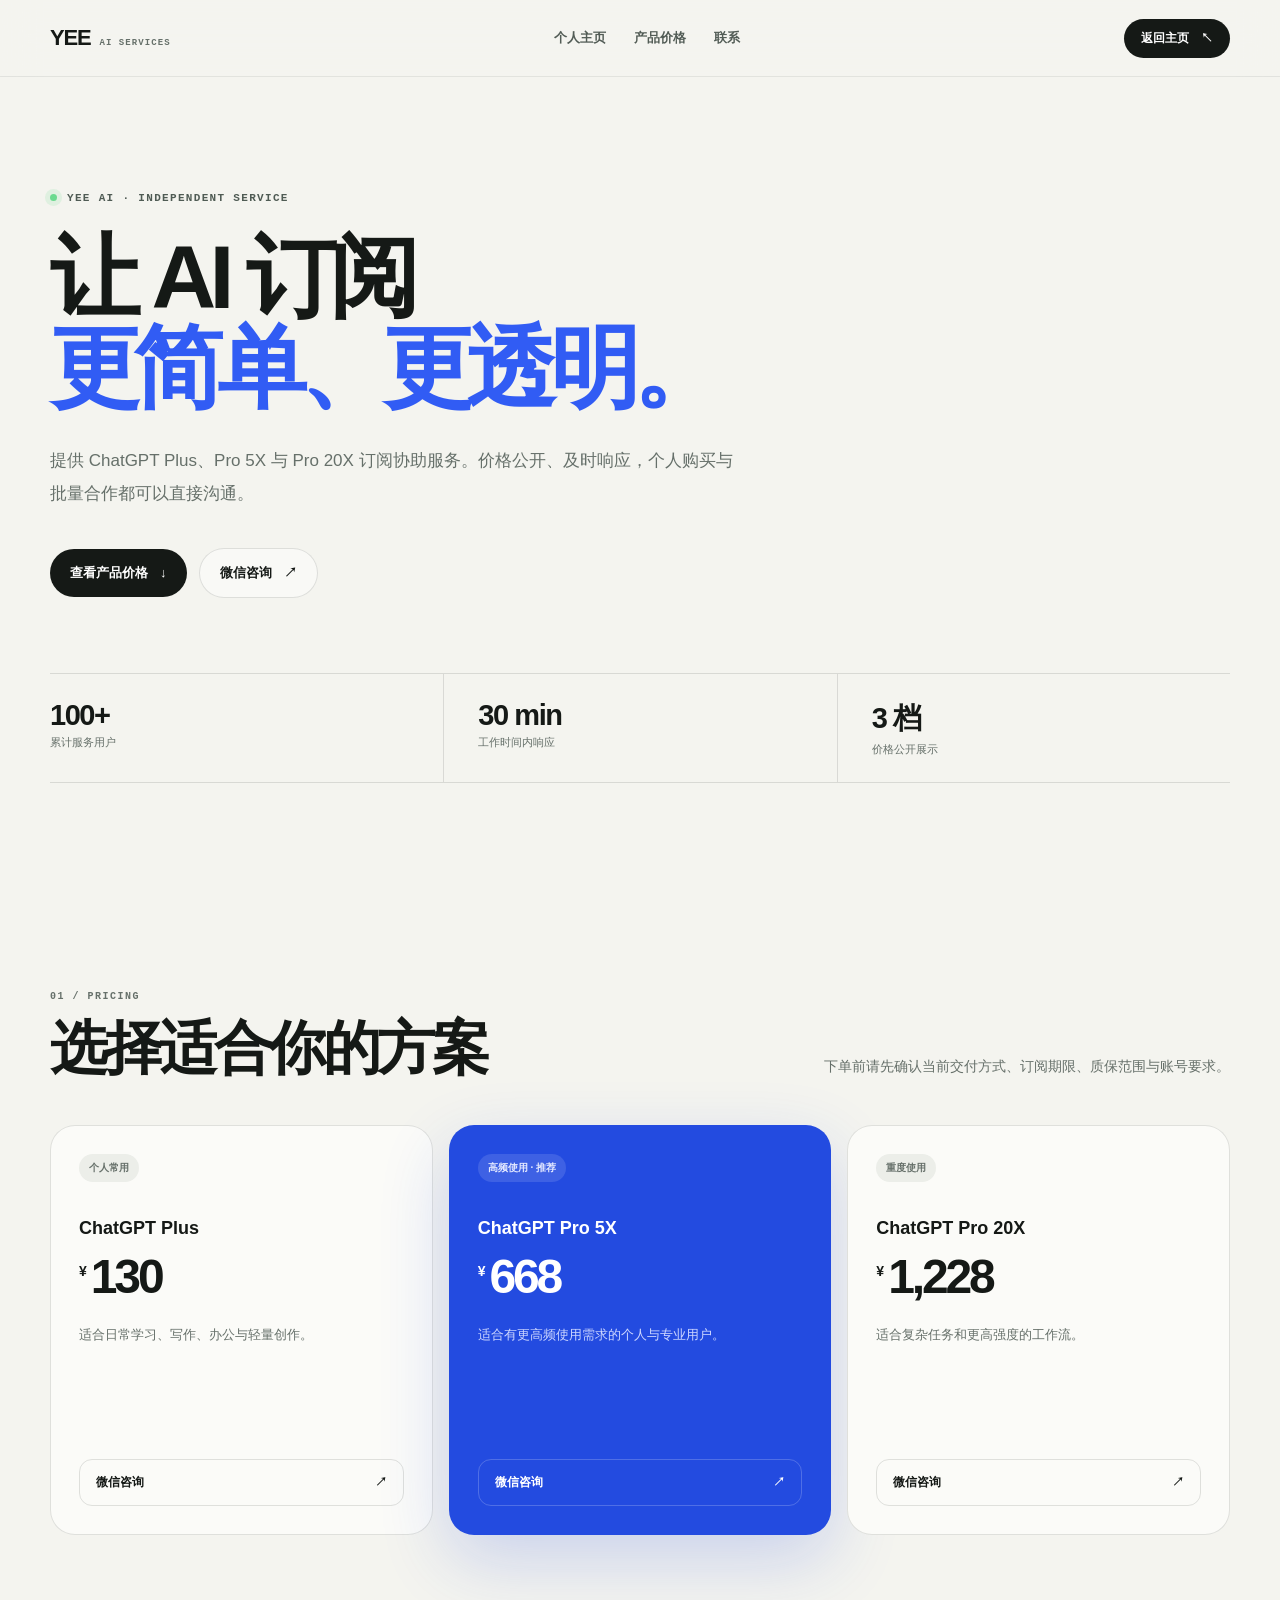
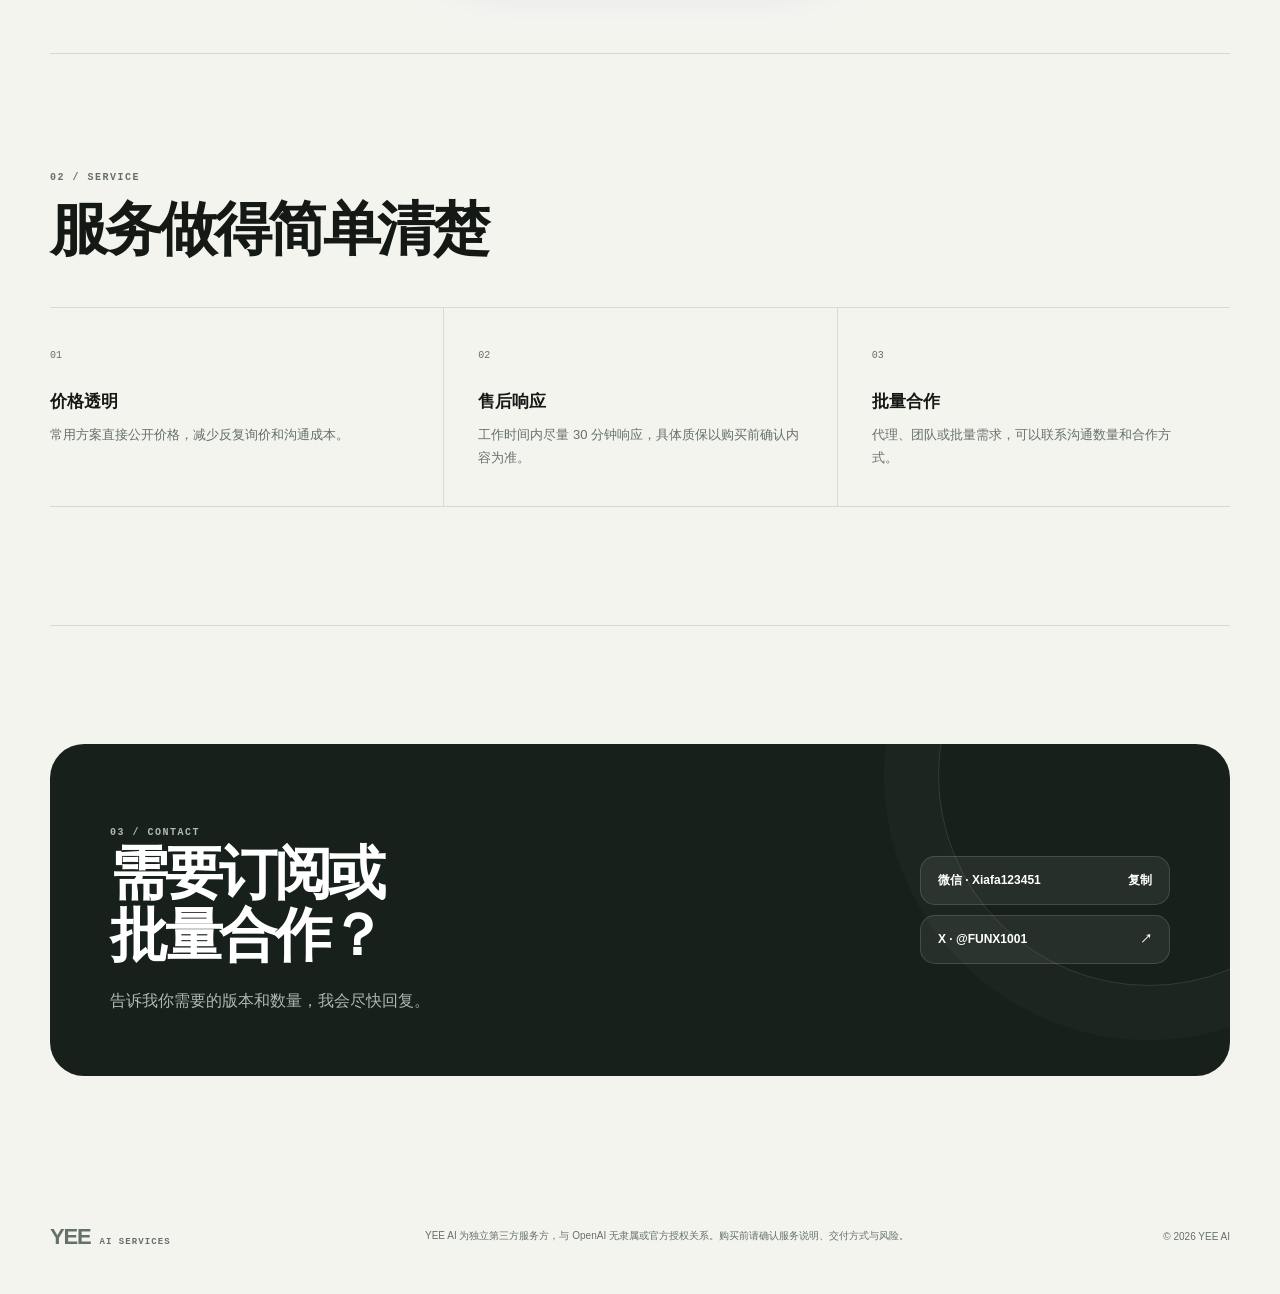
==== ai/index.html @ 8dc48af0 "Build YEE personal hub" ====
<!DOCTYPE html>
<html lang="zh-CN">
<head>
  <meta charset="UTF-8">
  <meta name="viewport" content="width=device-width, initial-scale=1.0">
  <meta name="description" content="YEE AI 提供 ChatGPT Plus、Pro 5X 与 Pro 20X 订阅协助服务，价格公开，售后及时。">
  <meta name="theme-color" content="#f4f4ef">
  <meta property="og:title" content="YEE AI｜AI 产品与服务">
  <meta property="og:description" content="ChatGPT 订阅协助、清晰价格与及时售后。">
  <meta property="og:type" content="website">
  <title>YEE AI｜AI 产品与服务</title>
  <link rel="stylesheet" href="../assets/css/styles.css">
</head>
<body>
  <nav class="site-nav" aria-label="主导航">
    <div class="nav-inner shell">
      <a class="wordmark" href="../">YEE<small>AI Services</small></a>
      <div class="nav-links"><a href="../">个人主页</a><a href="#plans">产品价格</a><a href="#contact">联系</a></div>
      <a class="nav-action" href="../">返回主页 <span>↖</span></a>
    </div>
  </nav>

  <main>
    <section class="page-hero ai shell">
      <p class="kicker reveal">YEE AI · Independent Service</p>
      <h1 class="reveal">让 AI 订阅<br><em>更简单、更透明。</em></h1>
      <p class="page-hero-copy reveal">提供 ChatGPT Plus、Pro 5X 与 Pro 20X 订阅协助服务。价格公开、及时响应，个人购买与批量合作都可以直接沟通。</p>
      <div class="hero-actions reveal">
        <a class="button-primary" href="#plans">查看产品价格 <span>↓</span></a>
        <button class="button-secondary copy-wechat" type="button">微信咨询 <span>↗</span></button>
      </div>
      <div class="page-summary reveal" aria-label="服务数据">
        <article><strong>100+</strong><span>累计服务用户</span></article>
        <article><strong>30 min</strong><span>工作时间内响应</span></article>
        <article><strong>3 档</strong><span>价格公开展示</span></article>
      </div>
    </section>

    <section class="section shell" id="plans">
      <div class="section-head reveal">
        <div><p class="section-index">01 / PRICING</p><h2>选择适合你的方案</h2></div>
        <p>下单前请先确认当前交付方式、订阅期限、质保范围与账号要求。</p>
      </div>
      <div class="plan-grid">
        <article class="plan-card reveal">
          <span class="plan-label">个人常用</span>
          <h3>ChatGPT Plus</h3>
          <div class="price"><small>¥</small>130</div>
          <p>适合日常学习、写作、办公与轻量创作。</p>
          <button class="copy-wechat" type="button">微信咨询 <span>↗</span></button>
        </article>
        <article class="plan-card featured reveal">
          <span class="plan-label">高频使用 · 推荐</span>
          <h3>ChatGPT Pro 5X</h3>
          <div class="price"><small>¥</small>668</div>
          <p>适合有更高频使用需求的个人与专业用户。</p>
          <button class="copy-wechat" type="button">微信咨询 <span>↗</span></button>
        </article>
        <article class="plan-card reveal">
          <span class="plan-label">重度使用</span>
          <h3>ChatGPT Pro 20X</h3>
          <div class="price"><small>¥</small>1,228</div>
          <p>适合复杂任务和更高强度的工作流。</p>
          <button class="copy-wechat" type="button">微信咨询 <span>↗</span></button>
        </article>
      </div>
    </section>

    <section class="section shell">
      <div class="section-head reveal"><div><p class="section-index">02 / SERVICE</p><h2>服务做得简单清楚</h2></div></div>
      <div class="feature-list reveal">
        <article><span>01</span><h3>价格透明</h3><p>常用方案直接公开价格，减少反复询价和沟通成本。</p></article>
        <article><span>02</span><h3>售后响应</h3><p>工作时间内尽量 30 分钟响应，具体质保以购买前确认内容为准。</p></article>
        <article><span>03</span><h3>批量合作</h3><p>代理、团队或批量需求，可以联系沟通数量和合作方式。</p></article>
      </div>
    </section>

    <section class="section shell" id="contact">
      <div class="contact-panel reveal">
        <div><p class="section-index">03 / CONTACT</p><h2>需要订阅或<br>批量合作？</h2><p>告诉我你需要的版本和数量，我会尽快回复。</p></div>
        <div class="contact-buttons">
          <button class="copy-wechat" type="button"><span>微信 · Xiafa123451</span><span>复制</span></button>
          <a href="https://x.com/FUNX1001" target="_blank" rel="noopener noreferrer"><span>X · @FUNX1001</span><span>↗</span></a>
        </div>
      </div>
    </section>
  </main>

  <footer class="site-footer shell">
    <a class="wordmark" href="../">YEE<small>AI Services</small></a>
    <p>YEE AI 为独立第三方服务方，与 OpenAI 无隶属或官方授权关系。购买前请确认服务说明、交付方式与风险。</p>
    <span>© 2026 YEE AI</span>
  </footer>
  <div class="toast" id="toast" role="status" aria-live="polite"></div>
  <script src="../assets/js/main.js"></script>
</body>
</html>
---- assets/css/styles.css ----
:root {
  --paper: #f4f4ef;
  --surface: #fbfbf8;
  --ink: #151916;
  --muted: #66706a;
  --line: rgba(21, 25, 22, 0.12);
  --blue: #315cf4;
  --blue-soft: #e9eeff;
  --green: #1f7558;
  --green-soft: #e6f2eb;
  --dark: #17201b;
  --radius: 28px;
  --shadow: 0 24px 80px rgba(31, 42, 35, 0.08);
}

* { box-sizing: border-box; }

html { scroll-behavior: smooth; }

body {
  margin: 0;
  color: var(--ink);
  background: var(--paper);
  font-family: Inter, ui-sans-serif, -apple-system, BlinkMacSystemFont, "Segoe UI", "PingFang SC", "Microsoft YaHei", sans-serif;
  -webkit-font-smoothing: antialiased;
}

body::before {
  content: "";
  position: fixed;
  inset: 0;
  z-index: -1;
  pointer-events: none;
  opacity: .32;
  background-image: radial-gradient(rgba(21, 25, 22, .13) .55px, transparent .55px);
  background-size: 8px 8px;
}

a { color: inherit; text-decoration: none; }
button { color: inherit; font: inherit; }
img { max-width: 100%; }

.shell {
  width: min(1180px, calc(100% - 44px));
  margin-inline: auto;
}

.site-nav {
  position: sticky;
  top: 0;
  z-index: 30;
  border-bottom: 1px solid rgba(21, 25, 22, .08);
  background: rgba(244, 244, 239, .82);
  backdrop-filter: blur(18px);
  -webkit-backdrop-filter: blur(18px);
}

.nav-inner {
  min-height: 76px;
  display: flex;
  align-items: center;
  justify-content: space-between;
  gap: 28px;
}

.wordmark {
  display: inline-flex;
  align-items: baseline;
  gap: 9px;
  font-size: 22px;
  font-weight: 840;
  letter-spacing: -.055em;
}

.wordmark small {
  color: var(--muted);
  font-family: ui-monospace, SFMono-Regular, Menlo, monospace;
  font-size: 9px;
  font-weight: 650;
  letter-spacing: .12em;
  text-transform: uppercase;
}

.nav-links {
  display: flex;
  align-items: center;
  gap: 28px;
  color: #525c56;
  font-size: 13px;
  font-weight: 620;
}

.nav-links a { transition: color .2s ease; }
.nav-links a:hover { color: var(--ink); }

.nav-action,
.button-primary,
.button-secondary {
  display: inline-flex;
  align-items: center;
  justify-content: center;
  gap: 12px;
  border: 0;
  border-radius: 999px;
  cursor: pointer;
  font-weight: 700;
}

.nav-action {
  padding: 11px 17px;
  color: #fff;
  background: var(--ink);
  font-size: 12px;
}

.hero {
  min-height: calc(100vh - 76px);
  display: grid;
  grid-template-columns: minmax(0, 1.55fr) minmax(280px, .65fr);
  align-items: center;
  gap: 80px;
  padding-block: 100px 68px;
}

.kicker {
  display: inline-flex;
  align-items: center;
  gap: 10px;
  margin: 0 0 28px;
  color: #4f5b54;
  font-family: ui-monospace, SFMono-Regular, Menlo, monospace;
  font-size: 11px;
  font-weight: 700;
  letter-spacing: .12em;
  text-transform: uppercase;
}

.kicker::before {
  content: "";
  width: 7px;
  height: 7px;
  border-radius: 50%;
  background: #6bda8f;
  box-shadow: 0 0 0 5px rgba(107, 218, 143, .15);
}

.hero h1,
.page-hero h1 {
  margin: 0;
  max-width: 880px;
  font-size: clamp(52px, 7vw, 92px);
  font-weight: 690;
  line-height: 1.02;
  letter-spacing: -.075em;
}

.hero h1 em { color: var(--blue); font-style: normal; }

.hero-copy,
.page-hero-copy {
  max-width: 690px;
  margin: 31px 0 0;
  color: var(--muted);
  font-size: 17px;
  line-height: 1.9;
}

.hero-actions {
  display: flex;
  align-items: center;
  gap: 12px;
  margin-top: 38px;
}

.button-primary,
.button-secondary { padding: 15px 20px; font-size: 13px; }
.button-primary { color: #fff; background: var(--ink); }
.button-primary:hover { background: #000; }
.button-secondary { border: 1px solid var(--line); background: rgba(255, 255, 255, .46); }

.now-card {
  position: relative;
  overflow: hidden;
  border: 1px solid var(--line);
  border-radius: var(--radius);
  padding: 30px;
  background: rgba(251, 251, 248, .72);
  box-shadow: var(--shadow);
}

.now-card::after {
  content: "";
  position: absolute;
  right: -70px;
  top: -70px;
  width: 180px;
  height: 180px;
  border-radius: 50%;
  background: var(--blue-soft);
}

.now-top {
  position: relative;
  z-index: 1;
  display: flex;
  align-items: center;
  justify-content: space-between;
  padding-bottom: 24px;
  border-bottom: 1px solid var(--line);
}

.now-top span:first-child {
  font-family: ui-monospace, SFMono-Regular, Menlo, monospace;
  font-size: 11px;
  font-weight: 750;
  letter-spacing: .16em;
}

.now-top span:last-child { color: var(--muted); font-size: 11px; }
.now-list { display: grid; gap: 0; margin-top: 4px; }
.now-item { display: grid; grid-template-columns: 30px 1fr; gap: 13px; padding: 21px 0; }
.now-item + .now-item { border-top: 1px solid var(--line); }
.now-item > span { color: var(--muted); font-family: ui-monospace, SFMono-Regular, Menlo, monospace; font-size: 10px; }
.now-item strong { display: block; margin-bottom: 6px; font-size: 14px; }
.now-item p { margin: 0; color: var(--muted); font-size: 12px; line-height: 1.65; }

.section { padding-block: 118px; }
.section + .section { border-top: 1px solid var(--line); }

.section-head {
  display: flex;
  align-items: end;
  justify-content: space-between;
  gap: 60px;
  margin-bottom: 46px;
}

.section-index {
  margin: 0 0 15px;
  color: var(--muted);
  font-family: ui-monospace, SFMono-Regular, Menlo, monospace;
  font-size: 10px;
  font-weight: 700;
  letter-spacing: .15em;
}

.section-head h2,
.split-copy h2,
.contact-panel h2 {
  margin: 0;
  font-size: clamp(36px, 5vw, 58px);
  line-height: 1.08;
  letter-spacing: -.06em;
}

.section-head > p { max-width: 420px; margin: 0; color: var(--muted); font-size: 14px; line-height: 1.8; }

.focus-grid { display: grid; grid-template-columns: 1fr 1fr; gap: 18px; }

.focus-card {
  position: relative;
  overflow: hidden;
  min-height: 510px;
  display: flex;
  flex-direction: column;
  border: 1px solid var(--line);
  border-radius: 34px;
  padding: 38px;
  background: var(--surface);
  transition: transform .3s ease, box-shadow .3s ease;
}

.focus-card:hover { transform: translateY(-6px); box-shadow: var(--shadow); }
.focus-card.blue { color: #fff; border-color: transparent; background: #234be0; }
.focus-meta { display: flex; align-items: center; justify-content: space-between; font-family: ui-monospace, SFMono-Regular, Menlo, monospace; font-size: 10px; letter-spacing: .12em; text-transform: uppercase; }
.focus-card.blue .focus-meta { color: #d8e0ff; }
.focus-visual { position: relative; flex: 1; min-height: 190px; }

.orbit,
.coin-stack { position: absolute; inset: 50% auto auto 50%; transform: translate(-50%, -50%); }
.orbit { width: 180px; height: 180px; border: 1px solid rgba(255,255,255,.42); border-radius: 50%; }
.orbit::before, .orbit::after { content: ""; position: absolute; border-radius: 50%; }
.orbit::before { inset: 34px; border: 1px solid rgba(255,255,255,.32); }
.orbit::after { width: 20px; height: 20px; right: 7px; top: 30px; background: #b9ffdf; box-shadow: -118px 86px 0 #fff; }
.orbit span { position: absolute; left: 50%; top: 50%; transform: translate(-50%, -50%); font-size: 28px; font-weight: 780; }

.coin-stack { width: 190px; height: 160px; }
.coin-stack i { position: absolute; width: 128px; height: 128px; border: 1px solid #8ab7a3; border-radius: 50%; background: rgba(230, 242, 235, .72); }
.coin-stack i:nth-child(1) { left: 0; bottom: 0; }
.coin-stack i:nth-child(2) { right: 0; top: 0; background: rgba(255,255,255,.78); }
.coin-stack::after { content: "$"; position: absolute; left: 50%; top: 50%; transform: translate(-50%, -50%); width: 60px; height: 60px; display: grid; place-items: center; border-radius: 50%; color: #fff; background: var(--green); font-size: 24px; font-weight: 780; }

.focus-card h3 { margin: 0; max-width: 420px; font-size: clamp(32px, 4vw, 48px); line-height: 1.04; letter-spacing: -.055em; }
.focus-card > p { max-width: 440px; margin: 18px 0 0; color: var(--muted); font-size: 14px; line-height: 1.75; }
.focus-card.blue > p { color: #cdd7ff; }
.card-link { display: inline-flex; align-items: center; gap: 12px; margin-top: 28px; font-size: 13px; font-weight: 750; }
.card-link span { transition: transform .2s ease; }
.focus-card:hover .card-link span { transform: translateX(5px); }

.about-grid { display: grid; grid-template-columns: .85fr 1.15fr; gap: 100px; }
.split-copy p { max-width: 480px; margin: 27px 0 0; color: var(--muted); font-size: 15px; line-height: 1.9; }
.timeline { border-top: 1px solid var(--line); }
.timeline article { display: grid; grid-template-columns: 105px 1fr; gap: 25px; padding: 27px 0; border-bottom: 1px solid var(--line); }
.timeline time { color: var(--muted); font-family: ui-monospace, SFMono-Regular, Menlo, monospace; font-size: 10px; }
.timeline h3 { margin: 0 0 8px; font-size: 16px; }
.timeline p { margin: 0; color: var(--muted); font-size: 13px; line-height: 1.75; }

.contact-panel {
  position: relative;
  overflow: hidden;
  display: grid;
  grid-template-columns: 1fr auto;
  align-items: center;
  gap: 60px;
  border-radius: 34px;
  padding: 60px;
  color: #fff;
  background: var(--dark);
}

.contact-panel::after { content: ""; position: absolute; right: -130px; top: -180px; width: 420px; height: 420px; border: 1px solid rgba(255,255,255,.12); border-radius: 50%; box-shadow: 0 0 0 54px rgba(255,255,255,.025); }
.contact-panel p { max-width: 580px; margin: 20px 0 0; color: #aeb9b2; line-height: 1.8; }
.contact-buttons { position: relative; z-index: 2; display: grid; gap: 10px; min-width: 250px; }
.contact-buttons a, .contact-buttons button { display: flex; align-items: center; justify-content: space-between; gap: 20px; border: 1px solid rgba(255,255,255,.14); border-radius: 15px; padding: 15px 17px; color: #fff; background: rgba(255,255,255,.07); cursor: pointer; font-size: 12px; font-weight: 700; }

.site-footer { display: flex; align-items: center; justify-content: space-between; gap: 30px; padding-block: 30px 44px; color: var(--muted); font-size: 10px; }
.site-footer p { max-width: 720px; margin: 0; line-height: 1.65; }

/* Inner pages */
.page-hero { padding-block: 110px 90px; }
.page-hero h1 { max-width: 950px; }
.page-hero.ai h1 em { color: var(--blue); font-style: normal; }
.page-hero.stable h1 em { color: var(--green); font-style: normal; }
.page-summary {
  display: grid;
  grid-template-columns: repeat(3, 1fr);
  margin-top: 75px;
  border-top: 1px solid var(--line);
  border-bottom: 1px solid var(--line);
}
.page-summary article { padding: 25px 0; }
.page-summary article + article { padding-left: 34px; border-left: 1px solid var(--line); }
.page-summary strong { display: block; font-size: 29px; letter-spacing: -.05em; }
.page-summary span { color: var(--muted); font-size: 11px; }

.plan-grid { display: grid; grid-template-columns: repeat(3, 1fr); gap: 16px; }
.plan-card { min-height: 410px; display: flex; flex-direction: column; border: 1px solid var(--line); border-radius: 25px; padding: 28px; background: var(--surface); }
.plan-card.featured { color: #fff; border-color: transparent; background: #234be0; box-shadow: 0 25px 70px rgba(35, 75, 224, .2); }
.plan-label { align-self: flex-start; border-radius: 999px; padding: 7px 10px; color: var(--muted); background: #eceee9; font-size: 10px; font-weight: 750; }
.featured .plan-label { color: #e5eaff; background: rgba(255,255,255,.12); }
.plan-card h3 { margin: 36px 0 10px; font-size: 18px; }
.price { margin: 0 0 20px; font-size: 48px; font-weight: 730; letter-spacing: -.065em; }
.price small { position: relative; top: -17px; margin-right: 4px; font-size: 14px; letter-spacing: 0; }
.plan-card p { margin: 0; color: var(--muted); font-size: 13px; line-height: 1.75; }
.featured p { color: #ced7ff; }
.plan-card button { width: 100%; display: flex; align-items: center; justify-content: space-between; margin-top: auto; border: 1px solid var(--line); border-radius: 13px; padding: 14px 16px; background: transparent; cursor: pointer; font-size: 12px; font-weight: 750; }
.featured button { color: #fff; border-color: rgba(255,255,255,.2); }

.feature-list { display: grid; grid-template-columns: repeat(3, 1fr); border-top: 1px solid var(--line); border-bottom: 1px solid var(--line); }
.feature-list article { padding: 36px 34px 36px 0; }
.feature-list article + article { padding-left: 34px; border-left: 1px solid var(--line); }
.feature-list span { color: var(--muted); font-family: ui-monospace, SFMono-Regular, Menlo, monospace; font-size: 10px; }
.feature-list h3 { margin: 28px 0 11px; font-size: 17px; }
.feature-list p { margin: 0; color: var(--muted); font-size: 13px; line-height: 1.75; }

.yield-card { display: grid; grid-template-columns: .8fr 1.2fr; gap: 70px; border: 1px solid rgba(31,117,88,.18); border-radius: 32px; padding: 48px; background: var(--green-soft); }
.yield-number { align-self: center; }
.yield-number strong { display: block; color: var(--green); font-size: clamp(64px, 9vw, 112px); font-weight: 690; line-height: .95; letter-spacing: -.08em; }
.yield-number span { display: block; margin-top: 16px; color: #456457; font-size: 11px; }
.yield-copy h2 { margin: 0; font-size: 36px; letter-spacing: -.05em; }
.yield-copy p { margin: 20px 0 0; color: #4f665b; font-size: 14px; line-height: 1.9; }
.risk-note { margin-top: 25px; border-top: 1px solid rgba(31,117,88,.2); padding-top: 20px; font-size: 12px !important; }

.topic-grid { display: grid; grid-template-columns: repeat(2, 1fr); gap: 14px; }
.topic-card { border: 1px solid var(--line); border-radius: 22px; padding: 28px; background: rgba(251,251,248,.62); }
.topic-card span { color: var(--green); font-family: ui-monospace, SFMono-Regular, Menlo, monospace; font-size: 10px; }
.topic-card h3 { margin: 30px 0 10px; font-size: 20px; letter-spacing: -.03em; }
.topic-card p { margin: 0; color: var(--muted); font-size: 13px; line-height: 1.75; }

.disclaimer { border-left: 3px solid var(--green); padding: 4px 0 4px 22px; color: var(--muted); font-size: 12px; line-height: 1.85; }

.toast { position: fixed; left: 50%; bottom: 25px; z-index: 100; transform: translate(-50%, 18px); border-radius: 999px; padding: 11px 17px; color: #fff; background: #111; box-shadow: 0 12px 40px rgba(0,0,0,.22); opacity: 0; pointer-events: none; transition: opacity .2s ease, transform .2s ease; font-size: 12px; }
.toast.show { opacity: 1; transform: translate(-50%, 0); }

.reveal { opacity: 0; transform: translateY(18px); transition: opacity .65s ease, transform .65s ease; }
.reveal.visible { opacity: 1; transform: none; }

.not-found { min-height: 100vh; display: grid; place-items: center; padding: 30px; text-align: center; }
.not-found strong { display: block; color: var(--blue); font-size: clamp(90px, 20vw, 200px); line-height: .8; letter-spacing: -.1em; }
.not-found h1 { margin: 32px 0 12px; font-size: 32px; }
.not-found p { margin: 0 0 28px; color: var(--muted); }

@media (max-width: 900px) {
  .hero { grid-template-columns: 1fr; gap: 50px; padding-top: 80px; }
  .now-card { max-width: 560px; }
  .focus-grid, .about-grid, .yield-card { grid-template-columns: 1fr; }
  .about-grid { gap: 55px; }
  .contact-panel { grid-template-columns: 1fr; }
  .contact-buttons { max-width: 370px; }
  .plan-grid { grid-template-columns: 1fr; }
  .plan-card { min-height: 340px; }
}

@media (max-width: 680px) {
  .shell { width: min(100% - 28px, 1180px); }
  .nav-inner { min-height: 66px; }
  .wordmark small { display: none; }
  .nav-links { display: none; }
  .hero { min-height: auto; padding-block: 75px 56px; }
  .hero h1, .page-hero h1 { font-size: clamp(46px, 14vw, 66px); }
  .hero-copy, .page-hero-copy { font-size: 15px; }
  .hero-actions { align-items: stretch; flex-direction: column; max-width: 290px; }
  .section { padding-block: 82px; }
  .section-head { display: block; margin-bottom: 30px; }
  .section-head > p { margin-top: 18px; }
  .focus-card { min-height: 450px; padding: 28px; }
  .contact-panel { padding: 36px 25px; }
  .site-footer { align-items: flex-start; flex-direction: column; }
  .page-hero { padding-block: 75px 65px; }
  .page-summary { grid-template-columns: 1fr; margin-top: 55px; }
  .page-summary article { padding: 18px 0; }
  .page-summary article + article { padding-left: 0; border-top: 1px solid var(--line); border-left: 0; }
  .feature-list { grid-template-columns: 1fr; }
  .feature-list article { padding: 27px 0; }
  .feature-list article + article { padding-left: 0; border-top: 1px solid var(--line); border-left: 0; }
  .yield-card { gap: 40px; padding: 30px 24px; }
  .topic-grid { grid-template-columns: 1fr; }
  .timeline article { grid-template-columns: 72px 1fr; }
}

@media (prefers-reduced-motion: reduce) {
  html { scroll-behavior: auto; }
  .reveal { opacity: 1; transform: none; transition: none; }
  .focus-card, .card-link span { transition: none; }
}
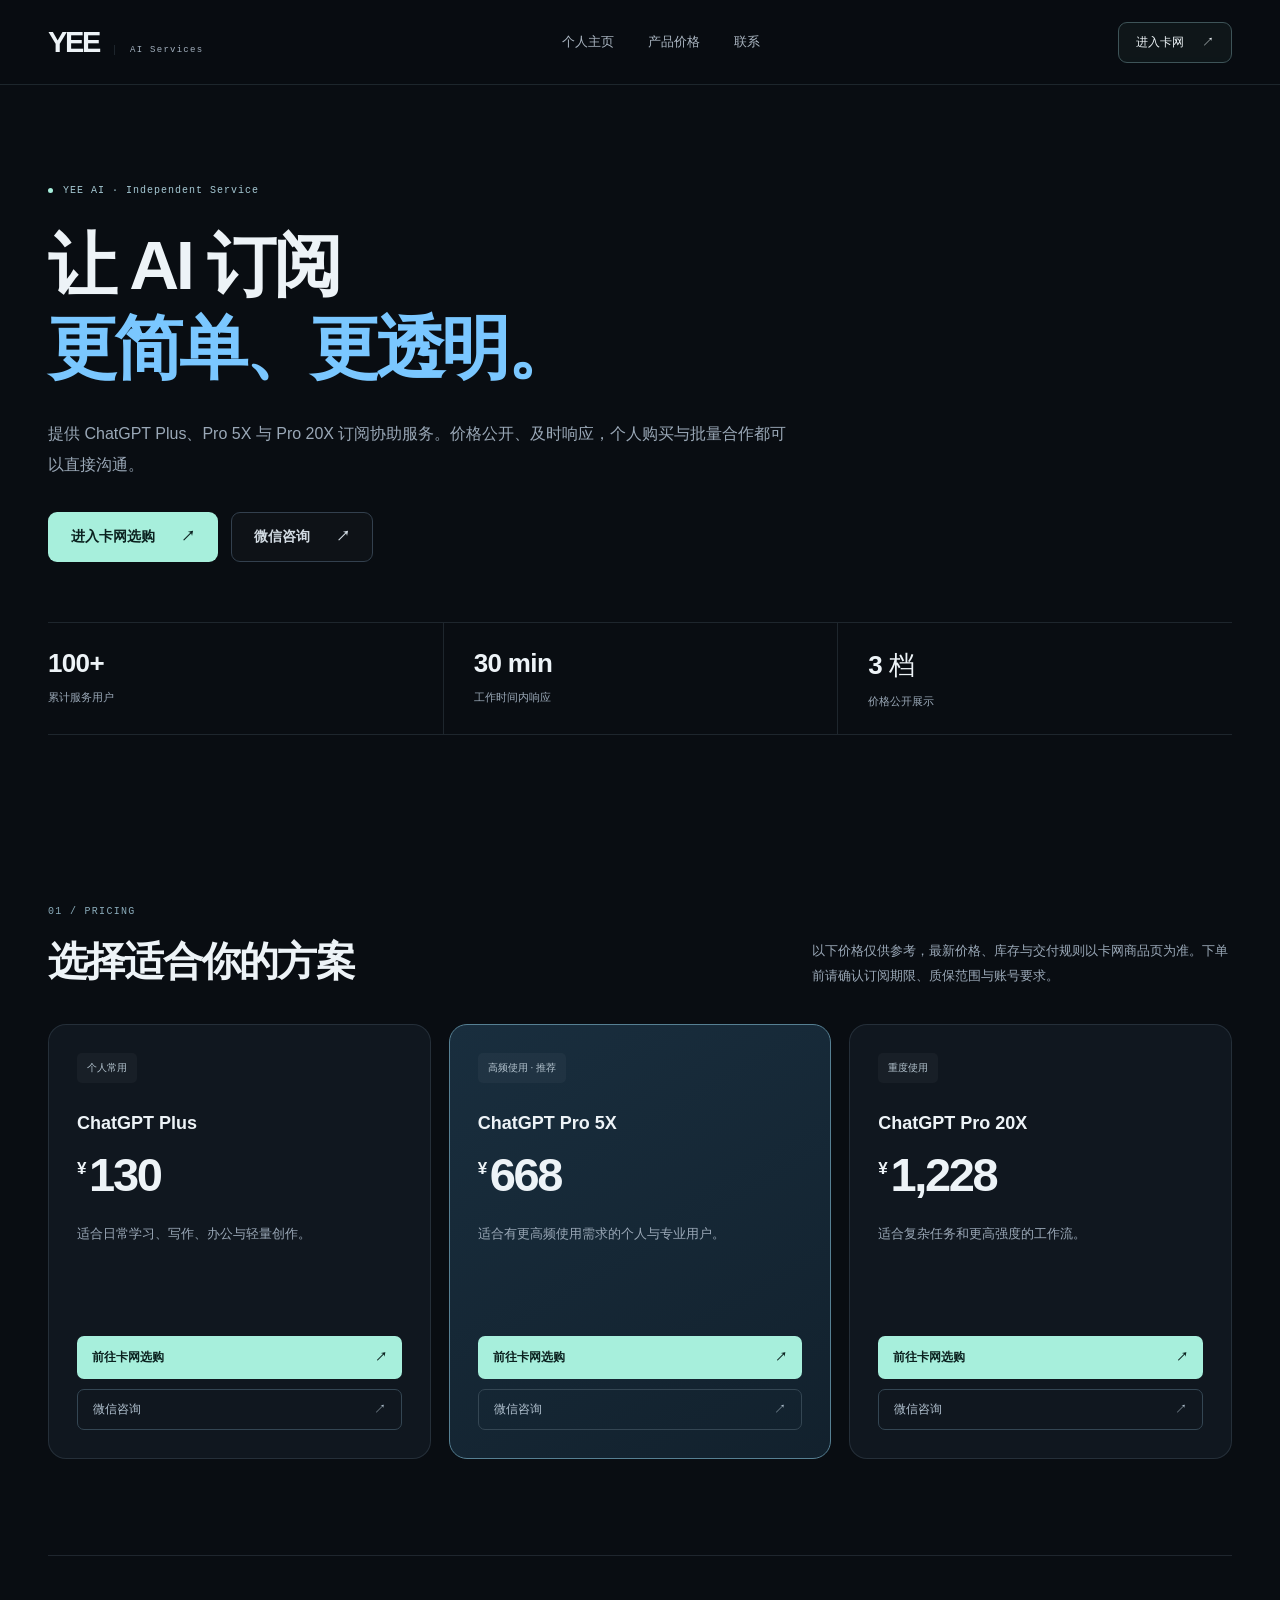
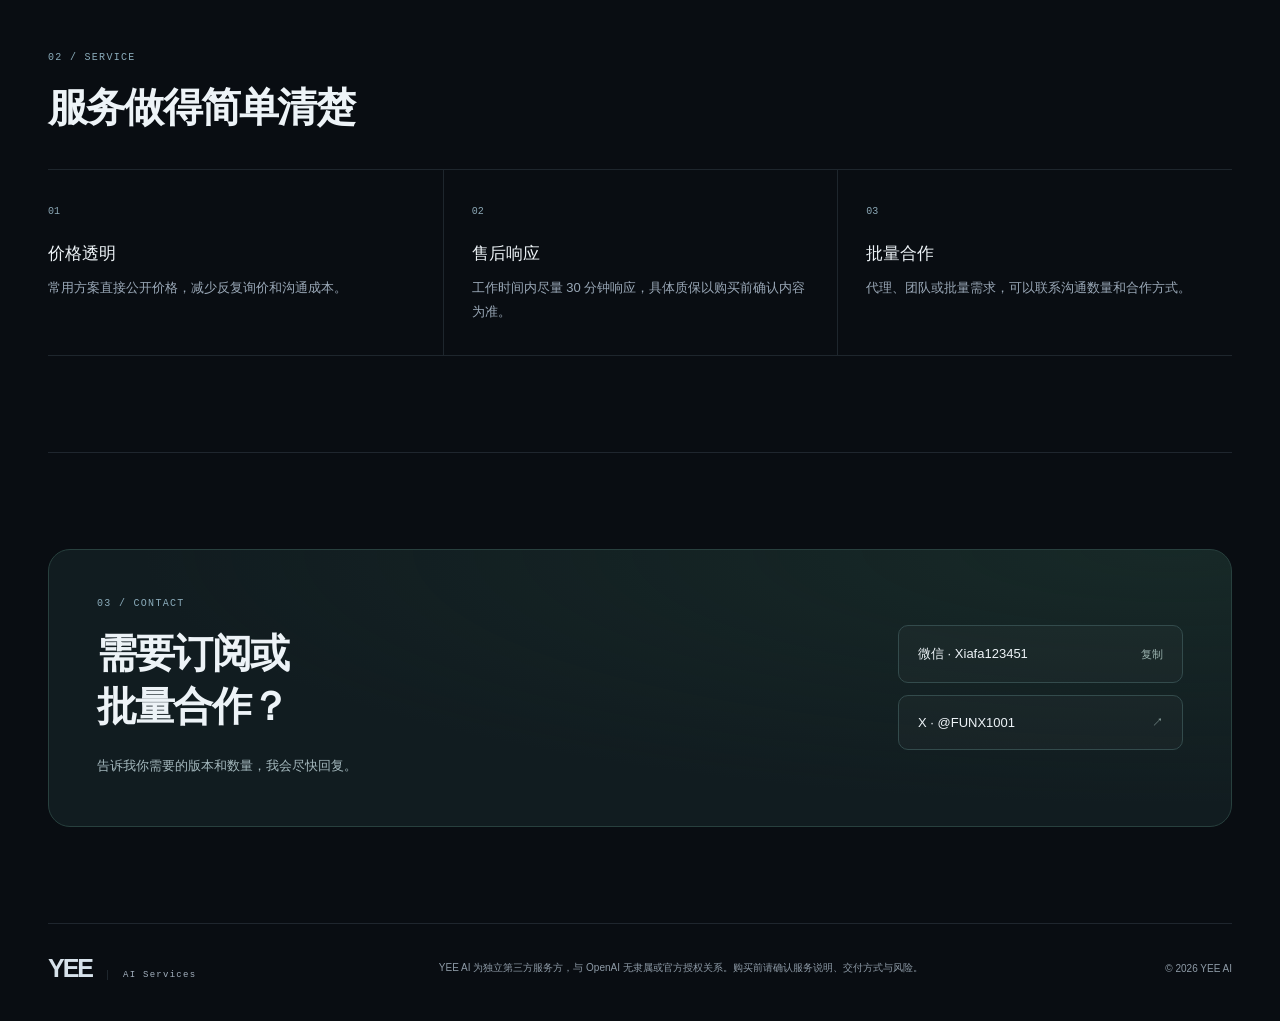
==== commit fbda9bee: "Preview YEE particle homepage and cardshop links" ====
--- a/ai/index.html
+++ b/ai/index.html
@@ -4,29 +4,33 @@
   <meta charset="UTF-8">
   <meta name="viewport" content="width=device-width, initial-scale=1.0">
   <meta name="description" content="YEE AI 提供 ChatGPT Plus、Pro 5X 与 Pro 20X 订阅协助服务，价格公开，售后及时。">
-  <meta name="theme-color" content="#f4f4ef">
+  <meta name="theme-color" content="#090d12">
   <meta property="og:title" content="YEE AI｜AI 产品与服务">
   <meta property="og:description" content="ChatGPT 订阅协助、清晰价格与及时售后。">
   <meta property="og:type" content="website">
+  <meta property="og:url" content="https://yee-ai-site.pages.dev/ai/">
   <title>YEE AI｜AI 产品与服务</title>
-  <link rel="stylesheet" href="../assets/css/styles.css">
+  <link rel="canonical" href="https://yee-ai-site.pages.dev/ai/">
+  <link rel="icon" type="image/svg+xml" href="/assets/images/favicon.svg">
+  <link rel="stylesheet" href="../assets/css/styles.css?v=20261112">
 </head>
-<body>
+<body class="inner-page">
+  <a class="skip-link" href="#main-content">跳转到正文</a>
   <nav class="site-nav" aria-label="主导航">
     <div class="nav-inner shell">
       <a class="wordmark" href="../">YEE<small>AI Services</small></a>
       <div class="nav-links"><a href="../">个人主页</a><a href="#plans">产品价格</a><a href="#contact">联系</a></div>
-      <a class="nav-action" href="../">返回主页 <span>↖</span></a>
+      <a class="nav-action" href="https://faka.dawnform.top/" target="_blank" rel="noopener noreferrer">进入卡网 <span aria-hidden="true">↗</span></a>
     </div>
   </nav>
 
-  <main>
+  <main id="main-content">
     <section class="page-hero ai shell">
       <p class="kicker reveal">YEE AI · Independent Service</p>
       <h1 class="reveal">让 AI 订阅<br><em>更简单、更透明。</em></h1>
       <p class="page-hero-copy reveal">提供 ChatGPT Plus、Pro 5X 与 Pro 20X 订阅协助服务。价格公开、及时响应，个人购买与批量合作都可以直接沟通。</p>
       <div class="hero-actions reveal">
-        <a class="button-primary" href="#plans">查看产品价格 <span>↓</span></a>
+        <a class="button-primary" href="https://faka.dawnform.top/" target="_blank" rel="noopener noreferrer">进入卡网选购 <span aria-hidden="true">↗</span></a>
         <button class="button-secondary copy-wechat" type="button">微信咨询 <span>↗</span></button>
       </div>
       <div class="page-summary reveal" aria-label="服务数据">
@@ -39,7 +43,7 @@
     <section class="section shell" id="plans">
       <div class="section-head reveal">
         <div><p class="section-index">01 / PRICING</p><h2>选择适合你的方案</h2></div>
-        <p>下单前请先确认当前交付方式、订阅期限、质保范围与账号要求。</p>
+        <p>以下价格仅供参考，最新价格、库存与交付规则以卡网商品页为准。下单前请确认订阅期限、质保范围与账号要求。</p>
       </div>
       <div class="plan-grid">
         <article class="plan-card reveal">
@@ -47,21 +51,24 @@
           <h3>ChatGPT Plus</h3>
           <div class="price"><small>¥</small>130</div>
           <p>适合日常学习、写作、办公与轻量创作。</p>
-          <button class="copy-wechat" type="button">微信咨询 <span>↗</span></button>
+          <a class="plan-buy" href="https://faka.dawnform.top/" target="_blank" rel="noopener noreferrer">前往卡网选购 <span aria-hidden="true">↗</span></a>
+          <button class="copy-wechat plan-consult" type="button">微信咨询 <span aria-hidden="true">↗</span></button>
         </article>
         <article class="plan-card featured reveal">
           <span class="plan-label">高频使用 · 推荐</span>
           <h3>ChatGPT Pro 5X</h3>
           <div class="price"><small>¥</small>668</div>
           <p>适合有更高频使用需求的个人与专业用户。</p>
-          <button class="copy-wechat" type="button">微信咨询 <span>↗</span></button>
+          <a class="plan-buy" href="https://faka.dawnform.top/" target="_blank" rel="noopener noreferrer">前往卡网选购 <span aria-hidden="true">↗</span></a>
+          <button class="copy-wechat plan-consult" type="button">微信咨询 <span aria-hidden="true">↗</span></button>
         </article>
         <article class="plan-card reveal">
           <span class="plan-label">重度使用</span>
           <h3>ChatGPT Pro 20X</h3>
           <div class="price"><small>¥</small>1,228</div>
           <p>适合复杂任务和更高强度的工作流。</p>
-          <button class="copy-wechat" type="button">微信咨询 <span>↗</span></button>
+          <a class="plan-buy" href="https://faka.dawnform.top/" target="_blank" rel="noopener noreferrer">前往卡网选购 <span aria-hidden="true">↗</span></a>
+          <button class="copy-wechat plan-consult" type="button">微信咨询 <span aria-hidden="true">↗</span></button>
         </article>
       </div>
     </section>
@@ -92,6 +99,6 @@
     <span>© 2026 YEE AI</span>
   </footer>
   <div class="toast" id="toast" role="status" aria-live="polite"></div>
-  <script src="../assets/js/main.js"></script>
+  <script src="../assets/js/main.js?v=20261112"></script>
 </body>
 </html>
--- a/assets/css/styles.css
+++ b/assets/css/styles.css
@@ -1,435 +1,288 @@
 :root {
-  --paper: #f4f4ef;
-  --surface: #fbfbf8;
-  --ink: #151916;
-  --muted: #66706a;
-  --line: rgba(21, 25, 22, 0.12);
-  --blue: #315cf4;
-  --blue-soft: #e9eeff;
-  --green: #1f7558;
-  --green-soft: #e6f2eb;
-  --dark: #17201b;
-  --radius: 28px;
-  --shadow: 0 24px 80px rgba(31, 42, 35, 0.08);
-}
-
+  color-scheme: dark;
+  --paper: #090d12;
+  --surface: #10171f;
+  --ink: #edf3f7;
+  --muted: #9aa8b7;
+  --line: rgba(180, 207, 230, .13);
+  --blue: #7ac7ff;
+  --blue-soft: #142c40;
+  --green: #8ce1cd;
+  --green-soft: #101f23;
+  --accent: #a7efdc;
+  --dark: #101a23;
+  --radius: 22px;
+}
 * { box-sizing: border-box; }
-
-html { scroll-behavior: smooth; }
-
-body {
-  margin: 0;
-  color: var(--ink);
-  background: var(--paper);
-  font-family: Inter, ui-sans-serif, -apple-system, BlinkMacSystemFont, "Segoe UI", "PingFang SC", "Microsoft YaHei", sans-serif;
-  -webkit-font-smoothing: antialiased;
-}
-
-body::before {
-  content: "";
-  position: fixed;
-  inset: 0;
-  z-index: -1;
-  pointer-events: none;
-  opacity: .32;
-  background-image: radial-gradient(rgba(21, 25, 22, .13) .55px, transparent .55px);
-  background-size: 8px 8px;
-}
-
+html { scroll-behavior: smooth; scroll-padding-top: 100px; }
+body { margin: 0; background: var(--paper); color: var(--ink); font-family: -apple-system, BlinkMacSystemFont, "Segoe UI", "PingFang SC", "Microsoft YaHei", sans-serif; -webkit-font-smoothing: antialiased; }
 a { color: inherit; text-decoration: none; }
-button { color: inherit; font: inherit; }
-img { max-width: 100%; }
-
-.shell {
-  width: min(1180px, calc(100% - 44px));
-  margin-inline: auto;
-}
-
-.site-nav {
-  position: sticky;
-  top: 0;
-  z-index: 30;
-  border-bottom: 1px solid rgba(21, 25, 22, .08);
-  background: rgba(244, 244, 239, .82);
-  backdrop-filter: blur(18px);
-  -webkit-backdrop-filter: blur(18px);
-}
-
-.nav-inner {
-  min-height: 76px;
-  display: flex;
-  align-items: center;
-  justify-content: space-between;
-  gap: 28px;
-}
-
-.wordmark {
-  display: inline-flex;
-  align-items: baseline;
-  gap: 9px;
-  font-size: 22px;
-  font-weight: 840;
-  letter-spacing: -.055em;
-}
-
-.wordmark small {
-  color: var(--muted);
-  font-family: ui-monospace, SFMono-Regular, Menlo, monospace;
-  font-size: 9px;
-  font-weight: 650;
-  letter-spacing: .12em;
-  text-transform: uppercase;
-}
-
-.nav-links {
-  display: flex;
-  align-items: center;
-  gap: 28px;
-  color: #525c56;
-  font-size: 13px;
-  font-weight: 620;
-}
-
-.nav-links a { transition: color .2s ease; }
-.nav-links a:hover { color: var(--ink); }
-
-.nav-action,
-.button-primary,
-.button-secondary {
-  display: inline-flex;
-  align-items: center;
-  justify-content: center;
-  gap: 12px;
-  border: 0;
-  border-radius: 999px;
-  cursor: pointer;
-  font-weight: 700;
-}
-
-.nav-action {
-  padding: 11px 17px;
-  color: #fff;
-  background: var(--ink);
-  font-size: 12px;
-}
-
-.hero {
-  min-height: calc(100vh - 76px);
-  display: grid;
-  grid-template-columns: minmax(0, 1.55fr) minmax(280px, .65fr);
-  align-items: center;
-  gap: 80px;
-  padding-block: 100px 68px;
-}
-
-.kicker {
-  display: inline-flex;
-  align-items: center;
-  gap: 10px;
-  margin: 0 0 28px;
-  color: #4f5b54;
-  font-family: ui-monospace, SFMono-Regular, Menlo, monospace;
-  font-size: 11px;
-  font-weight: 700;
-  letter-spacing: .12em;
-  text-transform: uppercase;
-}
-
-.kicker::before {
-  content: "";
-  width: 7px;
-  height: 7px;
-  border-radius: 50%;
-  background: #6bda8f;
-  box-shadow: 0 0 0 5px rgba(107, 218, 143, .15);
-}
-
-.hero h1,
-.page-hero h1 {
-  margin: 0;
-  max-width: 880px;
-  font-size: clamp(52px, 7vw, 92px);
-  font-weight: 690;
-  line-height: 1.02;
-  letter-spacing: -.075em;
-}
-
-.hero h1 em { color: var(--blue); font-style: normal; }
-
-.hero-copy,
-.page-hero-copy {
-  max-width: 690px;
-  margin: 31px 0 0;
-  color: var(--muted);
-  font-size: 17px;
-  line-height: 1.9;
-}
-
-.hero-actions {
-  display: flex;
-  align-items: center;
-  gap: 12px;
-  margin-top: 38px;
-}
-
-.button-primary,
-.button-secondary { padding: 15px 20px; font-size: 13px; }
-.button-primary { color: #fff; background: var(--ink); }
-.button-primary:hover { background: #000; }
-.button-secondary { border: 1px solid var(--line); background: rgba(255, 255, 255, .46); }
-
-.now-card {
-  position: relative;
-  overflow: hidden;
-  border: 1px solid var(--line);
-  border-radius: var(--radius);
-  padding: 30px;
-  background: rgba(251, 251, 248, .72);
-  box-shadow: var(--shadow);
-}
-
-.now-card::after {
-  content: "";
-  position: absolute;
-  right: -70px;
-  top: -70px;
-  width: 180px;
-  height: 180px;
-  border-radius: 50%;
-  background: var(--blue-soft);
-}
-
-.now-top {
-  position: relative;
-  z-index: 1;
-  display: flex;
-  align-items: center;
-  justify-content: space-between;
-  padding-bottom: 24px;
-  border-bottom: 1px solid var(--line);
-}
-
-.now-top span:first-child {
-  font-family: ui-monospace, SFMono-Regular, Menlo, monospace;
-  font-size: 11px;
-  font-weight: 750;
-  letter-spacing: .16em;
-}
-
-.now-top span:last-child { color: var(--muted); font-size: 11px; }
-.now-list { display: grid; gap: 0; margin-top: 4px; }
-.now-item { display: grid; grid-template-columns: 30px 1fr; gap: 13px; padding: 21px 0; }
-.now-item + .now-item { border-top: 1px solid var(--line); }
-.now-item > span { color: var(--muted); font-family: ui-monospace, SFMono-Regular, Menlo, monospace; font-size: 10px; }
-.now-item strong { display: block; margin-bottom: 6px; font-size: 14px; }
-.now-item p { margin: 0; color: var(--muted); font-size: 12px; line-height: 1.65; }
-
-.section { padding-block: 118px; }
-.section + .section { border-top: 1px solid var(--line); }
-
-.section-head {
-  display: flex;
-  align-items: end;
-  justify-content: space-between;
-  gap: 60px;
-  margin-bottom: 46px;
-}
-
-.section-index {
-  margin: 0 0 15px;
-  color: var(--muted);
-  font-family: ui-monospace, SFMono-Regular, Menlo, monospace;
-  font-size: 10px;
-  font-weight: 700;
-  letter-spacing: .15em;
-}
-
-.section-head h2,
-.split-copy h2,
-.contact-panel h2 {
-  margin: 0;
-  font-size: clamp(36px, 5vw, 58px);
-  line-height: 1.08;
-  letter-spacing: -.06em;
-}
-
-.section-head > p { max-width: 420px; margin: 0; color: var(--muted); font-size: 14px; line-height: 1.8; }
-
-.focus-grid { display: grid; grid-template-columns: 1fr 1fr; gap: 18px; }
-
-.focus-card {
-  position: relative;
-  overflow: hidden;
-  min-height: 510px;
-  display: flex;
-  flex-direction: column;
-  border: 1px solid var(--line);
-  border-radius: 34px;
-  padding: 38px;
-  background: var(--surface);
-  transition: transform .3s ease, box-shadow .3s ease;
-}
-
-.focus-card:hover { transform: translateY(-6px); box-shadow: var(--shadow); }
-.focus-card.blue { color: #fff; border-color: transparent; background: #234be0; }
-.focus-meta { display: flex; align-items: center; justify-content: space-between; font-family: ui-monospace, SFMono-Regular, Menlo, monospace; font-size: 10px; letter-spacing: .12em; text-transform: uppercase; }
-.focus-card.blue .focus-meta { color: #d8e0ff; }
-.focus-visual { position: relative; flex: 1; min-height: 190px; }
-
-.orbit,
-.coin-stack { position: absolute; inset: 50% auto auto 50%; transform: translate(-50%, -50%); }
-.orbit { width: 180px; height: 180px; border: 1px solid rgba(255,255,255,.42); border-radius: 50%; }
-.orbit::before, .orbit::after { content: ""; position: absolute; border-radius: 50%; }
-.orbit::before { inset: 34px; border: 1px solid rgba(255,255,255,.32); }
-.orbit::after { width: 20px; height: 20px; right: 7px; top: 30px; background: #b9ffdf; box-shadow: -118px 86px 0 #fff; }
-.orbit span { position: absolute; left: 50%; top: 50%; transform: translate(-50%, -50%); font-size: 28px; font-weight: 780; }
-
-.coin-stack { width: 190px; height: 160px; }
-.coin-stack i { position: absolute; width: 128px; height: 128px; border: 1px solid #8ab7a3; border-radius: 50%; background: rgba(230, 242, 235, .72); }
-.coin-stack i:nth-child(1) { left: 0; bottom: 0; }
-.coin-stack i:nth-child(2) { right: 0; top: 0; background: rgba(255,255,255,.78); }
-.coin-stack::after { content: "$"; position: absolute; left: 50%; top: 50%; transform: translate(-50%, -50%); width: 60px; height: 60px; display: grid; place-items: center; border-radius: 50%; color: #fff; background: var(--green); font-size: 24px; font-weight: 780; }
-
-.focus-card h3 { margin: 0; max-width: 420px; font-size: clamp(32px, 4vw, 48px); line-height: 1.04; letter-spacing: -.055em; }
-.focus-card > p { max-width: 440px; margin: 18px 0 0; color: var(--muted); font-size: 14px; line-height: 1.75; }
-.focus-card.blue > p { color: #cdd7ff; }
-.card-link { display: inline-flex; align-items: center; gap: 12px; margin-top: 28px; font-size: 13px; font-weight: 750; }
-.card-link span { transition: transform .2s ease; }
-.focus-card:hover .card-link span { transform: translateX(5px); }
-
-.about-grid { display: grid; grid-template-columns: .85fr 1.15fr; gap: 100px; }
-.split-copy p { max-width: 480px; margin: 27px 0 0; color: var(--muted); font-size: 15px; line-height: 1.9; }
-.timeline { border-top: 1px solid var(--line); }
-.timeline article { display: grid; grid-template-columns: 105px 1fr; gap: 25px; padding: 27px 0; border-bottom: 1px solid var(--line); }
-.timeline time { color: var(--muted); font-family: ui-monospace, SFMono-Regular, Menlo, monospace; font-size: 10px; }
-.timeline h3 { margin: 0 0 8px; font-size: 16px; }
-.timeline p { margin: 0; color: var(--muted); font-size: 13px; line-height: 1.75; }
-
-.contact-panel {
-  position: relative;
-  overflow: hidden;
-  display: grid;
-  grid-template-columns: 1fr auto;
-  align-items: center;
-  gap: 60px;
-  border-radius: 34px;
-  padding: 60px;
-  color: #fff;
-  background: var(--dark);
-}
-
-.contact-panel::after { content: ""; position: absolute; right: -130px; top: -180px; width: 420px; height: 420px; border: 1px solid rgba(255,255,255,.12); border-radius: 50%; box-shadow: 0 0 0 54px rgba(255,255,255,.025); }
-.contact-panel p { max-width: 580px; margin: 20px 0 0; color: #aeb9b2; line-height: 1.8; }
-.contact-buttons { position: relative; z-index: 2; display: grid; gap: 10px; min-width: 250px; }
-.contact-buttons a, .contact-buttons button { display: flex; align-items: center; justify-content: space-between; gap: 20px; border: 1px solid rgba(255,255,255,.14); border-radius: 15px; padding: 15px 17px; color: #fff; background: rgba(255,255,255,.07); cursor: pointer; font-size: 12px; font-weight: 700; }
-
-.site-footer { display: flex; align-items: center; justify-content: space-between; gap: 30px; padding-block: 30px 44px; color: var(--muted); font-size: 10px; }
-.site-footer p { max-width: 720px; margin: 0; line-height: 1.65; }
-
-/* Inner pages */
-.page-hero { padding-block: 110px 90px; }
-.page-hero h1 { max-width: 950px; }
-.page-hero.ai h1 em { color: var(--blue); font-style: normal; }
-.page-hero.stable h1 em { color: var(--green); font-style: normal; }
-.page-summary {
-  display: grid;
-  grid-template-columns: repeat(3, 1fr);
-  margin-top: 75px;
-  border-top: 1px solid var(--line);
-  border-bottom: 1px solid var(--line);
-}
+button { font: inherit; color: inherit; cursor: pointer; }
+img { display: block; max-width: 100%; }
+button, a { -webkit-tap-highlight-color: transparent; }
+button:focus-visible, a:focus-visible { outline: 2px solid var(--accent); outline-offset: 6px; }
+::selection { color: #090d12; background: var(--accent); }
+[hidden] { display: none !important; }
+.shell { width: min(1200px, calc(100% - 96px)); margin-inline: auto; }
+.skip-link { position: fixed; top: 12px; left: 12px; z-index: 100; padding: 14px 20px; border-radius: 10px; color: #090d12; background: var(--accent); transform: translateY(-150%); }
+.skip-link:focus { transform: translateY(0); }
+.site-nav { position: sticky; top: 0; z-index: 30; border-bottom: 1px solid var(--line); background: rgba(9, 13, 18, .88); backdrop-filter: blur(18px); -webkit-backdrop-filter: blur(18px); }
+.nav-inner { min-height: 84px; display: flex; justify-content: space-between; align-items: center; gap: 26px; }
+.wordmark { display: inline-flex; align-items: baseline; font-size: 29px; font-weight: 820; letter-spacing: -.08em; white-space: nowrap; }
+.wordmark-dot { color: var(--accent); }
+.wordmark small { margin-left: 15px; padding-left: 15px; border-left: 1px solid var(--line); color: #a3b0be; font-family: ui-monospace, SFMono-Regular, Consolas, monospace; font-size: 9px; font-weight: 500; letter-spacing: .14em; }
+.nav-links { display: flex; align-items: center; gap: 34px; color: #abb6c2; font-size: 13px; }
+.nav-links a { padding-block: 12px; transition: color .2s; }
+.nav-links a:hover { color: var(--accent); }
+.nav-action { display: inline-flex; align-items: center; gap: 18px; border: 1px solid #3e5458; border-radius: 9px; padding: 11px 17px; font-size: 12px; background: rgba(167,239,220,.04); transition: border-color .2s, background .2s; }
+.nav-action:hover { border-color: var(--accent); background: rgba(167,239,220,.09); }
+.button-primary, .button-secondary { display: inline-flex; align-items: center; justify-content: center; gap: 26px; min-height: 50px; border: 1px solid transparent; border-radius: 9px; padding: 14px 22px; font-size: 14px; font-weight: 650; transition: background .2s, border-color .2s, transform .2s; }
+.button-primary { color: #0b211f; background: var(--accent); }
+.button-primary:hover { background: #c2f7e9; transform: translateY(-2px); }
+.button-secondary { background: rgba(255,255,255,.025); border-color: #33404e; color: #d3dce4; }
+.button-secondary:hover { border-color: #70858e; background: rgba(255,255,255,.05); }
+.hero-actions { display: flex; align-items: center; flex-wrap: wrap; gap: 13px; margin-top: 32px; }
+.accent { color: var(--accent); }
+.home-hero { position: relative; display: grid; grid-template-columns: 1fr 1fr; align-items: center; gap: 12px; min-height: 660px; padding-block: 75px 78px; }
+.hero-main { position: relative; z-index: 2; }
+.eyebrow { display: flex; align-items: center; gap: 9px; margin: 0 0 34px; font-size: 12px; color: #b0c0c9; letter-spacing: .045em; }
+.status-dot { flex-shrink: 0; display: inline-block; width: 6px; height: 6px; border-radius: 50%; background: var(--accent); box-shadow: 0 0 12px #7bd4bc88; }
+.eyebrow-divider { color: #4e5b68; margin-inline: 4px; }
+.hero-greeting { margin: 0 0 17px; color: #90a5b5; font-family: ui-monospace, SFMono-Regular, Consolas, monospace; letter-spacing: .22em; font-size: 11px; }
+.home-hero h1 { font-size: clamp(50px, 5.2vw, 76px); line-height: 1.24; font-weight: 680; letter-spacing: -.055em; margin: 0; }
+.home-hero h1 > span { color: var(--accent); background: linear-gradient(110deg, #c8f8e9, #8fe5df 58%, #86bfff); -webkit-background-clip: text; background-clip: text; -webkit-text-fill-color: transparent; }
+.home-hero-copy { font-size: 14px; line-height: 1.95; color: var(--muted); margin: 24px 0 0; max-width: 500px; }
+.hero-footnote { margin: 19px 0 0; font-size: 10px; color: #8595a4; letter-spacing: .035em; }
+.hero-footnote span { margin-inline: 5px; }
+.hero-art { min-width: 0; position: relative; }
+.particle-stage { position: relative; width: 100%; aspect-ratio: 1.08; isolation: isolate; }
+.particle-stage::before { content: ""; position: absolute; inset: 8%; z-index: -1; background: radial-gradient(ellipse, #25697b1b 0%, #1132440d 40%, transparent 70%); }
+#particle-canvas { position: absolute; inset: 0; display: block; width: 100%; height: 100%; }
+.orb-fallback { position: absolute; inset: 20%; border: 1px solid #70d9e522; border-radius: 50%; box-shadow: 0 0 70px #237db70d, inset 0 0 70px #237db70d; }
+.orb-center { position: absolute; inset: 0; display: flex; flex-direction: column; align-items: center; justify-content: center; pointer-events: none; }
+.orb-center > span { font-family: Arial, sans-serif; font-size: clamp(72px, 8vw, 112px); font-weight: 600; color: #c4eff3; text-shadow: 0 0 35px #5eb9c344; line-height: 1; }
+.orb-center small { margin-top: 16px; font-family: ui-monospace, SFMono-Regular, Consolas, monospace; font-size: 8px; letter-spacing: .23em; color: #a1bcc7; }
+.orb-label { display: inline-flex; gap: 7px; align-items: center; position: absolute; padding: 9px 12px; border-radius: 7px; border: 1px solid #3c687650; background: #0c1720dd; font: 9px ui-monospace, SFMono-Regular, Consolas, monospace; letter-spacing: .1em; color: #bfd3df; }
+.orb-label i { display: block; width: 4px; height: 4px; border-radius: 50%; background: #8ce8dd; }
+.label-ai { top: 20%; right: 12%; }
+.label-build { left: 6%; top: 47%; }
+.label-explore { right: 15%; bottom: 14%; }
+.art-caption { display: flex; justify-content: space-between; align-items: center; gap: 10px; padding-inline: 18px; }
+.art-caption > span { color: #778a9d; font: 8px ui-monospace, SFMono-Regular, Consolas, monospace; letter-spacing: .07em; }
+#motion-toggle { border: 1px solid #2a3944; background: transparent; padding: 8px 10px; border-radius: 6px; font-size: 10px; color: #a7bac8; white-space: nowrap; }
+#motion-toggle:hover { color: var(--accent); border-color: #5b7d80; }
+.interest-strip { min-height: 78px; border-block: 1px solid var(--line); display: flex; justify-content: space-between; align-items: center; gap: 20px; font-family: ui-monospace, SFMono-Regular, Consolas, monospace; }
+.interest-strip > span { font-size: 9px; letter-spacing: .12em; color: #8091a2; }
+.interest-strip p { margin: 0; font-size: 11px; letter-spacing: .08em; color: #a9bccb; }
+.interest-strip i { font-style: normal; color: #455360; margin-inline: 24px; }
+.interest-strip > a { font: 20px sans-serif; color: #8aa6b3; padding: 8px; }
+.section { padding-block: 96px; }
+.section-index { margin: 0 0 18px; font: 10px ui-monospace, SFMono-Regular, Consolas, monospace; font-weight: 400; letter-spacing: .13em; color: #8aabba; }
+.section-head { display: flex; align-items: flex-end; justify-content: space-between; gap: 50px; margin-bottom: 35px; }
+.section-head h2, .about-intro h2, .split-copy h2, .contact-panel h2 { margin: 0; font-size: clamp(28px, 3.1vw, 43px); letter-spacing: -.045em; font-weight: 630; line-height: 1.35; }
+.section-head > p { margin: 0; max-width: 420px; font-size: 13px; color: var(--muted); line-height: 1.9; }
+.project-grid { display: grid; grid-template-columns: 1fr 1fr; gap: 22px; }
+.project-card { border: 1px solid var(--line); border-radius: var(--radius); padding: 30px; overflow: hidden; position: relative; background: linear-gradient(145deg, #121e2a, #0e151d 70%); transition: border-color .3s, transform .3s; }
+.project-card:hover { transform: translateY(-4px); border-color: #4f7a8990; }
+.project-research { background: linear-gradient(145deg, #132122, #0e151a 70%); }
+.project-top { display: flex; justify-content: space-between; align-items: center; gap: 15px; }
+.project-category { display: flex; align-items: center; gap: 9px; font: 9px ui-monospace, SFMono-Regular, Consolas, monospace; letter-spacing: .07em; color: #a0bdcf; }
+.project-icon { font: 22px sans-serif; color: #88c7e8; }
+.project-research .project-icon { color: #94dac6; }
+.project-number { color: #758591; font: 11px ui-monospace, SFMono-Regular, Consolas, monospace; }
+.project-art { position: relative; height: 180px; display: grid; place-items: center; }
+.ai-art { background: radial-gradient(ellipse, #22467628, transparent 68%); }
+.ai-letter { font: 600 96px Arial,sans-serif; color: #a9cce4; letter-spacing: -.07em; text-shadow: 0 8px 35px #43779720; transform: rotate(-8deg); }
+.ai-letter > span { color: #72a5ca; font-size: 57px; vertical-align: top; line-height: 1.7; margin-left: 5px; }
+.ai-art-line { position: absolute; width: 240px; height: 95px; border: 1px solid #5f8fa039; border-radius: 50%; transform: rotate(-24deg); }
+.mini-tag { font: 8px ui-monospace, SFMono-Regular, Consolas, monospace; color: #97b4c8; border: 1px solid #6e8ea52b; background: #101d28dd; padding: 7px 9px; border-radius: 5px; letter-spacing: .09em; position: absolute; }
+.tag-one { left: 12%; top: 34%; transform: rotate(-8deg); }
+.tag-two { right: 9%; bottom: 23%; transform: rotate(7deg); }
+.research-orbit { position: absolute; width: 230px; height: 92px; border: 1px solid #6da79755; border-radius: 50%; transform: rotate(-26deg); }
+.orbit-two { transform: rotate(35deg); border-color: #496e693d; }
+.research-core { width: 86px; height: 86px; display: grid; place-items: center; border: 1px solid #6bb79c66; background: linear-gradient(130deg,#24453f,#15282d); box-shadow: 0 0 45px #4a8e7820; border-radius: 50%; font: 500 40px Georgia,serif; color: #afddcb; }
+.research-dot { position: absolute; width: 9px; height: 9px; border-radius: 50%; background: #a5e8d0; left: calc(50% + 92px); top: 45px; box-shadow: 0 0 15px #a5e8d060; }
+.tag-three { bottom: 15%; right: 13%; background: #102220; color: #9dc5b6; }
+.project-copy h3 { margin: 8px 0 13px; font-size: clamp(19px, 2vw, 25px); font-weight: 600; letter-spacing: -.035em; }
+.project-copy p { color: var(--muted); font-size: 13px; line-height: 1.9; margin: 0; min-height: 50px; }
+.project-links { display: flex; justify-content: space-between; align-items: center; flex-wrap: wrap; gap: 18px; margin-top: 25px; padding-top: 21px; border-top: 1px solid var(--line); }
+.text-link { display: inline-flex; align-items: center; gap: 22px; color: var(--accent); font-size: 13px; font-weight: 600; padding-block: 5px; }
+.text-link span, .subtle-link span { display: inline-block; transition: transform .2s; }
+.text-link:hover span, .subtle-link:hover span { transform: translate(2px,-2px); }
+.subtle-link { display: inline-flex; align-items: center; gap: 13px; color: #acbac7; font-size: 12px; padding-block: 5px; }
+.subtle-link:hover { color: var(--accent); }
+.project-note { font-size: 10px; color: #879d9c; }
+.about-section { display: grid; grid-template-columns: .95fr 1.05fr; gap: 100px; border-top: 1px solid var(--line); }
+.about-intro > p:not(.section-index) { color: var(--muted); font-size: 14px; line-height: 1.95; max-width: 430px; margin: 24px 0 0; }
+.about-intro > .subtle-link { margin-top: 26px; }
+.now-panel { align-self: center; border: 1px solid var(--line); border-radius: 18px; padding: 28px; background: #0d141c; }
+.now-panel-head { display: flex; align-items: center; justify-content: space-between; margin-bottom: 15px; }
+.now-panel-head .section-index { margin: 0; font-size: 9px; }
+.now-panel article { display: grid; grid-template-columns: 23px 1fr 14px; gap: 15px; padding: 24px 0; border-bottom: 1px solid var(--line); }
+.now-panel article > span { color: #718697; font: 10px ui-monospace, SFMono-Regular, Consolas, monospace; padding-top: 3px; }
+.now-panel h3 { margin: 0 0 9px; font-weight: 550; font-size: 15px; }
+.now-panel p { margin: 0; color: var(--muted); font-size: 12px; line-height: 1.75; }
+.now-panel-foot { display: flex; gap: 15px; justify-content: space-between; padding-top: 22px; color: #738c99; font: 8px ui-monospace, SFMono-Regular, Consolas, monospace; letter-spacing: .05em; }
+.contact-section { padding-top: 15px; }
+.contact-panel { overflow: hidden; position: relative; display: grid; grid-template-columns: 1fr auto; align-items: center; gap: 50px; border: 1px solid #28403e; border-radius: var(--radius); padding: 48px; background: radial-gradient(ellipse at 95% 0%, #23433655, transparent 65%), #111c20; }
+.contact-panel p:not(.section-index) { color: #a4b8bd; margin: 20px 0 0; font-size: 13px; line-height: 1.85; }
+.contact-panel .button-primary { margin-top: 28px; font-size: 12px; }
+.contact-buttons { position: relative; display: grid; gap: 12px; min-width: 285px; }
+.contact-buttons a, .contact-buttons button { display: flex; align-items: center; justify-content: space-between; gap: 25px; text-align: left; border: 1px solid #334b4c; border-radius: 10px; padding: 19px; background: rgba(255,255,255,.025); font-size: 13px; transition: border-color .2s; }
+.contact-buttons a:hover, .contact-buttons button:hover { border-color: #83a99f; }
+.contact-buttons small { display: block; color: #90aaa9; font: 8px ui-monospace, SFMono-Regular, Consolas, monospace; letter-spacing: .12em; margin-bottom: 9px; }
+.contact-buttons > * > span:last-child { color: #99b1ad; font-size: 11px; }
+.site-footer { display: flex; align-items: center; justify-content: space-between; gap: 30px; padding-block: 30px 38px; border-top: 1px solid var(--line); color: #8e9ba7; font-size: 10px; }
+.site-footer .wordmark { color: #d7e2eb; font-size: 25px; }
+.site-footer p { max-width: 640px; margin: 0; line-height: 1.8; }
+.footer-location { display: block; color: #7c919b; font: 8px ui-monospace, SFMono-Regular, Consolas, monospace; margin-top: 4px; }
+/* Inner pages retain their content and routes, sharing the new visual system. */
+.page-hero { padding-block: 100px 75px; }
+.kicker { display: flex; gap: 10px; align-items: center; color: #a6c9d4; font: 10px ui-monospace, SFMono-Regular, Consolas, monospace; letter-spacing: .1em; margin: 0 0 28px; }
+.kicker::before { content: ""; width: 5px; height: 5px; border-radius: 50%; background: var(--accent); flex-shrink: 0; }
+.page-hero h1 { margin: 0; font-size: clamp(40px, 5.4vw, 74px); font-weight: 640; line-height: 1.2; letter-spacing: -.05em; }
+.page-hero h1 em { font-style: normal; color: var(--blue); }
+.page-hero.stable h1 em { color: var(--green); }
+.page-hero-copy { max-width: 740px; color: var(--muted); font-size: 16px; line-height: 1.95; margin-top: 28px; }
+.page-summary { display: grid; grid-template-columns: repeat(3,1fr); margin-top: 60px; border-block: 1px solid var(--line); }
 .page-summary article { padding: 25px 0; }
-.page-summary article + article { padding-left: 34px; border-left: 1px solid var(--line); }
-.page-summary strong { display: block; font-size: 29px; letter-spacing: -.05em; }
+.page-summary article + article { padding-left: 30px; border-left: 1px solid var(--line); }
+.page-summary strong { display: block; font-size: 26px; font-weight: 550; letter-spacing: -.025em; margin-bottom: 8px; }
 .page-summary span { color: var(--muted); font-size: 11px; }
-
-.plan-grid { display: grid; grid-template-columns: repeat(3, 1fr); gap: 16px; }
-.plan-card { min-height: 410px; display: flex; flex-direction: column; border: 1px solid var(--line); border-radius: 25px; padding: 28px; background: var(--surface); }
-.plan-card.featured { color: #fff; border-color: transparent; background: #234be0; box-shadow: 0 25px 70px rgba(35, 75, 224, .2); }
-.plan-label { align-self: flex-start; border-radius: 999px; padding: 7px 10px; color: var(--muted); background: #eceee9; font-size: 10px; font-weight: 750; }
-.featured .plan-label { color: #e5eaff; background: rgba(255,255,255,.12); }
-.plan-card h3 { margin: 36px 0 10px; font-size: 18px; }
-.price { margin: 0 0 20px; font-size: 48px; font-weight: 730; letter-spacing: -.065em; }
-.price small { position: relative; top: -17px; margin-right: 4px; font-size: 14px; letter-spacing: 0; }
-.plan-card p { margin: 0; color: var(--muted); font-size: 13px; line-height: 1.75; }
-.featured p { color: #ced7ff; }
-.plan-card button { width: 100%; display: flex; align-items: center; justify-content: space-between; margin-top: auto; border: 1px solid var(--line); border-radius: 13px; padding: 14px 16px; background: transparent; cursor: pointer; font-size: 12px; font-weight: 750; }
-.featured button { color: #fff; border-color: rgba(255,255,255,.2); }
-
-.feature-list { display: grid; grid-template-columns: repeat(3, 1fr); border-top: 1px solid var(--line); border-bottom: 1px solid var(--line); }
-.feature-list article { padding: 36px 34px 36px 0; }
-.feature-list article + article { padding-left: 34px; border-left: 1px solid var(--line); }
-.feature-list span { color: var(--muted); font-family: ui-monospace, SFMono-Regular, Menlo, monospace; font-size: 10px; }
-.feature-list h3 { margin: 28px 0 11px; font-size: 17px; }
-.feature-list p { margin: 0; color: var(--muted); font-size: 13px; line-height: 1.75; }
-
-.yield-card { display: grid; grid-template-columns: .8fr 1.2fr; gap: 70px; border: 1px solid rgba(31,117,88,.18); border-radius: 32px; padding: 48px; background: var(--green-soft); }
+.inner-page .section + .section { border-top: 1px solid var(--line); }
+.plan-grid { display: grid; grid-template-columns: repeat(3,1fr); gap: 18px; }
+.plan-card { display: flex; flex-direction: column; min-height: 435px; border: 1px solid var(--line); background: var(--surface); padding: 28px; border-radius: 18px; }
+.plan-card.featured { background: linear-gradient(150deg,#192e3e,#12212d); border-color: #568093; }
+.plan-label { align-self: flex-start; font-size: 10px; color: #b4c4cf; padding: 8px 10px; background: #ffffff09; border-radius: 5px; }
+.plan-card h3 { margin: 30px 0 13px; font-size: 18px; font-weight: 600; }
+.price { font-size: 47px; font-weight: 600; letter-spacing: -.05em; margin-bottom: 20px; }
+.price small { font-size: 17px; margin-right: 5px; vertical-align: super; }
+.plan-card p { color: var(--muted); font-size: 13px; line-height: 1.9; margin: 0 0 22px; }
+.plan-buy { display: flex; justify-content: space-between; gap: 15px; margin-top: auto; padding: 13px 15px; background: var(--accent); border-radius: 7px; color: #0b211f; font-size: 12px; font-weight: 600; }
+.plan-buy:hover { background: #c2f7e9; }
+.plan-card button { display: flex; align-items: center; justify-content: space-between; gap: 15px; padding: 11px 15px; border: 1px solid #344653; border-radius: 7px; background: transparent; font-size: 12px; margin-top: 10px; }
+.plan-card .plan-consult { color: #b2c2d0; }
+.feature-list { display: grid; grid-template-columns: repeat(3,1fr); border-block: 1px solid var(--line); }
+.feature-list article { padding: 30px 28px 30px 0; }
+.feature-list article + article { border-left: 1px solid var(--line); padding-left: 28px; }
+.feature-list span { font: 10px ui-monospace, SFMono-Regular, Consolas, monospace; color: #8ba7b5; }
+.feature-list h3 { font-size: 17px; margin: 24px 0 11px; font-weight: 550; }
+.feature-list p { font-size: 13px; color: var(--muted); line-height: 1.85; margin: 0; }
+.yield-card { display: grid; grid-template-columns: .8fr 1.2fr; gap: 60px; padding: 42px; border: 1px solid #325c52; border-radius: 22px; background: var(--green-soft); }
 .yield-number { align-self: center; }
-.yield-number strong { display: block; color: var(--green); font-size: clamp(64px, 9vw, 112px); font-weight: 690; line-height: .95; letter-spacing: -.08em; }
-.yield-number span { display: block; margin-top: 16px; color: #456457; font-size: 11px; }
-.yield-copy h2 { margin: 0; font-size: 36px; letter-spacing: -.05em; }
-.yield-copy p { margin: 20px 0 0; color: #4f665b; font-size: 14px; line-height: 1.9; }
-.risk-note { margin-top: 25px; border-top: 1px solid rgba(31,117,88,.2); padding-top: 20px; font-size: 12px !important; }
-
-.topic-grid { display: grid; grid-template-columns: repeat(2, 1fr); gap: 14px; }
-.topic-card { border: 1px solid var(--line); border-radius: 22px; padding: 28px; background: rgba(251,251,248,.62); }
-.topic-card span { color: var(--green); font-family: ui-monospace, SFMono-Regular, Menlo, monospace; font-size: 10px; }
-.topic-card h3 { margin: 30px 0 10px; font-size: 20px; letter-spacing: -.03em; }
-.topic-card p { margin: 0; color: var(--muted); font-size: 13px; line-height: 1.75; }
-
-.disclaimer { border-left: 3px solid var(--green); padding: 4px 0 4px 22px; color: var(--muted); font-size: 12px; line-height: 1.85; }
-
-.toast { position: fixed; left: 50%; bottom: 25px; z-index: 100; transform: translate(-50%, 18px); border-radius: 999px; padding: 11px 17px; color: #fff; background: #111; box-shadow: 0 12px 40px rgba(0,0,0,.22); opacity: 0; pointer-events: none; transition: opacity .2s ease, transform .2s ease; font-size: 12px; }
-.toast.show { opacity: 1; transform: translate(-50%, 0); }
-
-.reveal { opacity: 0; transform: translateY(18px); transition: opacity .65s ease, transform .65s ease; }
-.reveal.visible { opacity: 1; transform: none; }
-
-.not-found { min-height: 100vh; display: grid; place-items: center; padding: 30px; text-align: center; }
-.not-found strong { display: block; color: var(--blue); font-size: clamp(90px, 20vw, 200px); line-height: .8; letter-spacing: -.1em; }
-.not-found h1 { margin: 32px 0 12px; font-size: 32px; }
-.not-found p { margin: 0 0 28px; color: var(--muted); }
-
-@media (max-width: 900px) {
-  .hero { grid-template-columns: 1fr; gap: 50px; padding-top: 80px; }
-  .now-card { max-width: 560px; }
-  .focus-grid, .about-grid, .yield-card { grid-template-columns: 1fr; }
-  .about-grid { gap: 55px; }
-  .contact-panel { grid-template-columns: 1fr; }
-  .contact-buttons { max-width: 370px; }
+.yield-number strong { display: block; font-size: clamp(60px,9vw,105px); font-weight: 550; color: var(--green); letter-spacing: -.07em; }
+.yield-number span { display: block; font-size: 11px; line-height: 1.7; color: #a4c0b7; }
+.yield-copy h2 { font-size: 30px; font-weight: 550; margin: 0; }
+.yield-copy p { margin: 20px 0 0; color: #a7beb6; font-size: 14px; line-height: 1.9; }
+.risk-note { padding-top: 20px; border-top: 1px solid #36594f; font-size: 12px !important; }
+.topic-grid { display: grid; grid-template-columns: repeat(2,1fr); gap: 18px; }
+.topic-card { padding: 30px; background: var(--surface); border: 1px solid var(--line); border-radius: 16px; }
+.topic-card > span { font: 10px ui-monospace, SFMono-Regular, Consolas, monospace; color: var(--green); }
+.topic-card h3 { font-size: 21px; font-weight: 550; margin: 27px 0 10px; }
+.topic-card p, .split-copy p { color: var(--muted); font-size: 14px; line-height: 1.9; }
+.about-grid { display: grid; grid-template-columns: .9fr 1.1fr; gap: 75px; }
+.disclaimer { border-left: 2px solid var(--green); padding: 3px 0 3px 20px; color: var(--muted); font-size: 12px; line-height: 1.9; }
+.not-found { min-height: 100vh; display: grid; place-items: center; padding: 24px; text-align: center; }
+.not-found strong { font-size: clamp(90px,20vw,170px); color: var(--accent); letter-spacing: -.09em; }
+.not-found h1 { font-size: 28px; }
+.not-found p { color: var(--muted); margin-bottom: 30px; }
+.toast { position: fixed; bottom: 25px; left: 50%; max-width: calc(100% - 30px); z-index: 100; padding: 14px 21px; border: 1px solid #4a6c65; border-radius: 12px; background: #172823; color: #d9f9ed; opacity: 0; transform: translate(-50%,15px); pointer-events: none; transition: opacity .2s, transform .2s; font-size: 12px; }
+.toast.show { opacity: 1; transform: translate(-50%,0); }
+/* The page stays visible without JavaScript; JS only adds finite entrance animation. */
+.reveal.visible { animation: enter .65s ease both; }
+@keyframes enter { from { opacity: .25; transform: translateY(16px); } to { opacity: 1; transform: none; } }
+@media (min-width: 1450px) { .home-hero { min-height: 700px; } }
+@media (max-width: 1050px) {
+  .shell { width: calc(100% - 64px); }
+  .nav-links { gap: 24px; }
+  .home-hero { gap: 0; min-height: 610px; padding-block: 65px; }
+  .home-hero h1 { font-size: 57px; }
+  .home-hero-copy { font-size: 13px; }
+  .desktop-break { display: none; }
+  .hero-actions { gap: 10px; }
+  .button-primary, .button-secondary { padding: 13px 16px; gap: 15px; font-size: 13px; }
+  .art-caption > span { max-width: 185px; line-height: 1.8; }
+  .interest-strip i { margin-inline: 12px; }
+  .interest-strip p { font-size: 9px; }
+  .about-section { gap: 45px; }
+  .contact-panel { padding: 35px; gap: 30px; }
+  .contact-buttons { min-width: 250px; }
+  .plan-card { padding: 22px; }
+}
+@media (max-width: 760px) {
+  .shell { width: calc(100% - 40px); }
+  .nav-inner { min-height: 72px; gap: 15px; flex-wrap: wrap; padding-block: 14px; }
+  .wordmark { font-size: 26px; }
+  .wordmark small { font-size: 8px; margin-left: 10px; padding-left: 10px; }
+  .nav-action { padding: 10px 12px; gap: 14px; font-size: 11px; }
+  .nav-links { order: 3; justify-content: center; width: 100%; border-top: 1px solid var(--line); padding-top: 7px; gap: 32px; font-size: 11px; }
+  .nav-links a { padding-block: 6px; }
+  .home-hero { grid-template-columns: 1fr; padding-block: 46px 23px; }
+  .home-hero h1 { font-size: clamp(46px, 10.9vw, 70px); }
+  .eyebrow { font-size: 11px; margin-bottom: 26px; }
+  .hero-greeting { font-size: 9px; margin-bottom: 14px; }
+  .home-hero-copy { font-size: 13px; max-width: 480px; margin-top: 20px; }
+  .hero-actions { margin-top: 26px; }
+  .hero-footnote { font-size: 9px; }
+  .hero-art { width: min(100%,470px); margin: 8px auto 0; }
+  .particle-stage { aspect-ratio: 1.13; }
+  .orb-center > span { font-size: 83px; }
+  .orb-center small { font-size: 7px; }
+  .art-caption { padding-inline: 6px; }
+  .art-caption > span { max-width: none; font-size: 7px; }
+  .interest-strip { gap: 15px; min-height: 75px; }
+  .interest-strip > span { display: none; }
+  .interest-strip p { font-size: 8px; line-height: 1.8; }
+  .interest-strip i { margin-inline: 8px; }
+  .section { padding-block: 64px; }
+  .section-head { gap: 24px; display: block; margin-bottom: 28px; }
+  .section-head > p { margin-top: 18px; font-size: 12px; }
+  .section-index { font-size: 9px; margin-bottom: 14px; }
+  .project-grid { grid-template-columns: 1fr; gap: 18px; }
+  .project-card { padding: 25px; }
+  .project-copy h3 { font-size: 23px; }
+  .project-copy p { font-size: 13px; }
+  .project-links { gap: 12px; }
+  .project-note { font-size: 9px; }
+  .about-section { grid-template-columns: 1fr; gap: 34px; }
+  .about-intro h2 { font-size: 36px; }
+  .now-panel { padding: 24px; }
+  .contact-section { padding-top: 0; }
+  .contact-panel { grid-template-columns: 1fr; gap: 32px; padding: 28px; }
+  .contact-panel h2 { font-size: 29px; }
+  .contact-buttons { min-width: 0; }
+  .site-footer { flex-wrap: wrap; gap: 20px; padding-block: 26px 30px; }
+  .site-footer p { order: 3; width: 100%; }
+  .page-hero { padding-block: 55px; }
+  .page-hero h1 { font-size: clamp(37px,8.6vw,58px); }
+  .page-hero-copy { font-size: 14px; }
+  .page-summary { margin-top: 42px; grid-template-columns: 1fr; }
+  .page-summary article { padding: 19px 0; }
+  .page-summary article + article { border-left: 0; border-top: 1px solid var(--line); padding-left: 0; }
   .plan-grid { grid-template-columns: 1fr; }
-  .plan-card { min-height: 340px; }
-}
-
-@media (max-width: 680px) {
-  .shell { width: min(100% - 28px, 1180px); }
-  .nav-inner { min-height: 66px; }
+  .plan-card { min-height: 400px; padding: 27px; }
+  .feature-list { grid-template-columns: 1fr; }
+  .feature-list article { padding: 26px 0; }
+  .feature-list article + article { border-left: 0; border-top: 1px solid var(--line); padding-left: 0; }
+  .yield-card, .about-grid { grid-template-columns: 1fr; gap: 30px; }
+  .yield-card { padding: 29px 24px; }
+  .yield-copy h2 { font-size: 26px; }
+  .topic-grid { grid-template-columns: 1fr; }
+  .kicker { line-height: 1.8; font-size: 8px; }
+}
+@media (max-width: 360px) {
+  .shell { width: calc(100% - 32px); }
   .wordmark small { display: none; }
-  .nav-links { display: none; }
-  .hero { min-height: auto; padding-block: 75px 56px; }
-  .hero h1, .page-hero h1 { font-size: clamp(46px, 14vw, 66px); }
-  .hero-copy, .page-hero-copy { font-size: 15px; }
-  .hero-actions { align-items: stretch; flex-direction: column; max-width: 290px; }
-  .section { padding-block: 82px; }
-  .section-head { display: block; margin-bottom: 30px; }
-  .section-head > p { margin-top: 18px; }
-  .focus-card { min-height: 450px; padding: 28px; }
-  .contact-panel { padding: 36px 25px; }
-  .site-footer { align-items: flex-start; flex-direction: column; }
-  .page-hero { padding-block: 75px 65px; }
-  .page-summary { grid-template-columns: 1fr; margin-top: 55px; }
-  .page-summary article { padding: 18px 0; }
-  .page-summary article + article { padding-left: 0; border-top: 1px solid var(--line); border-left: 0; }
-  .feature-list { grid-template-columns: 1fr; }
-  .feature-list article { padding: 27px 0; }
-  .feature-list article + article { padding-left: 0; border-top: 1px solid var(--line); border-left: 0; }
-  .yield-card { gap: 40px; padding: 30px 24px; }
-  .topic-grid { grid-template-columns: 1fr; }
-  .timeline article { grid-template-columns: 72px 1fr; }
-}
-
+  .hero-actions { align-items: stretch; flex-direction: column; }
+  .art-caption > span { max-width: 170px; }
+  .project-card { padding: 21px; }
+  .project-category { font-size: 8px; }
+  .project-copy h3 { font-size: 20px; }
+  .contact-panel { padding: 23px; }
+  .contact-panel h2 { font-size: 25px; }
+}
 @media (prefers-reduced-motion: reduce) {
   html { scroll-behavior: auto; }
-  .reveal { opacity: 1; transform: none; transition: none; }
-  .focus-card, .card-link span { transition: none; }
-}
+  *, *::before, *::after { animation: none !important; transition: none !important; }
+  .project-card:hover, .button-primary:hover { transform: none; }
+}
